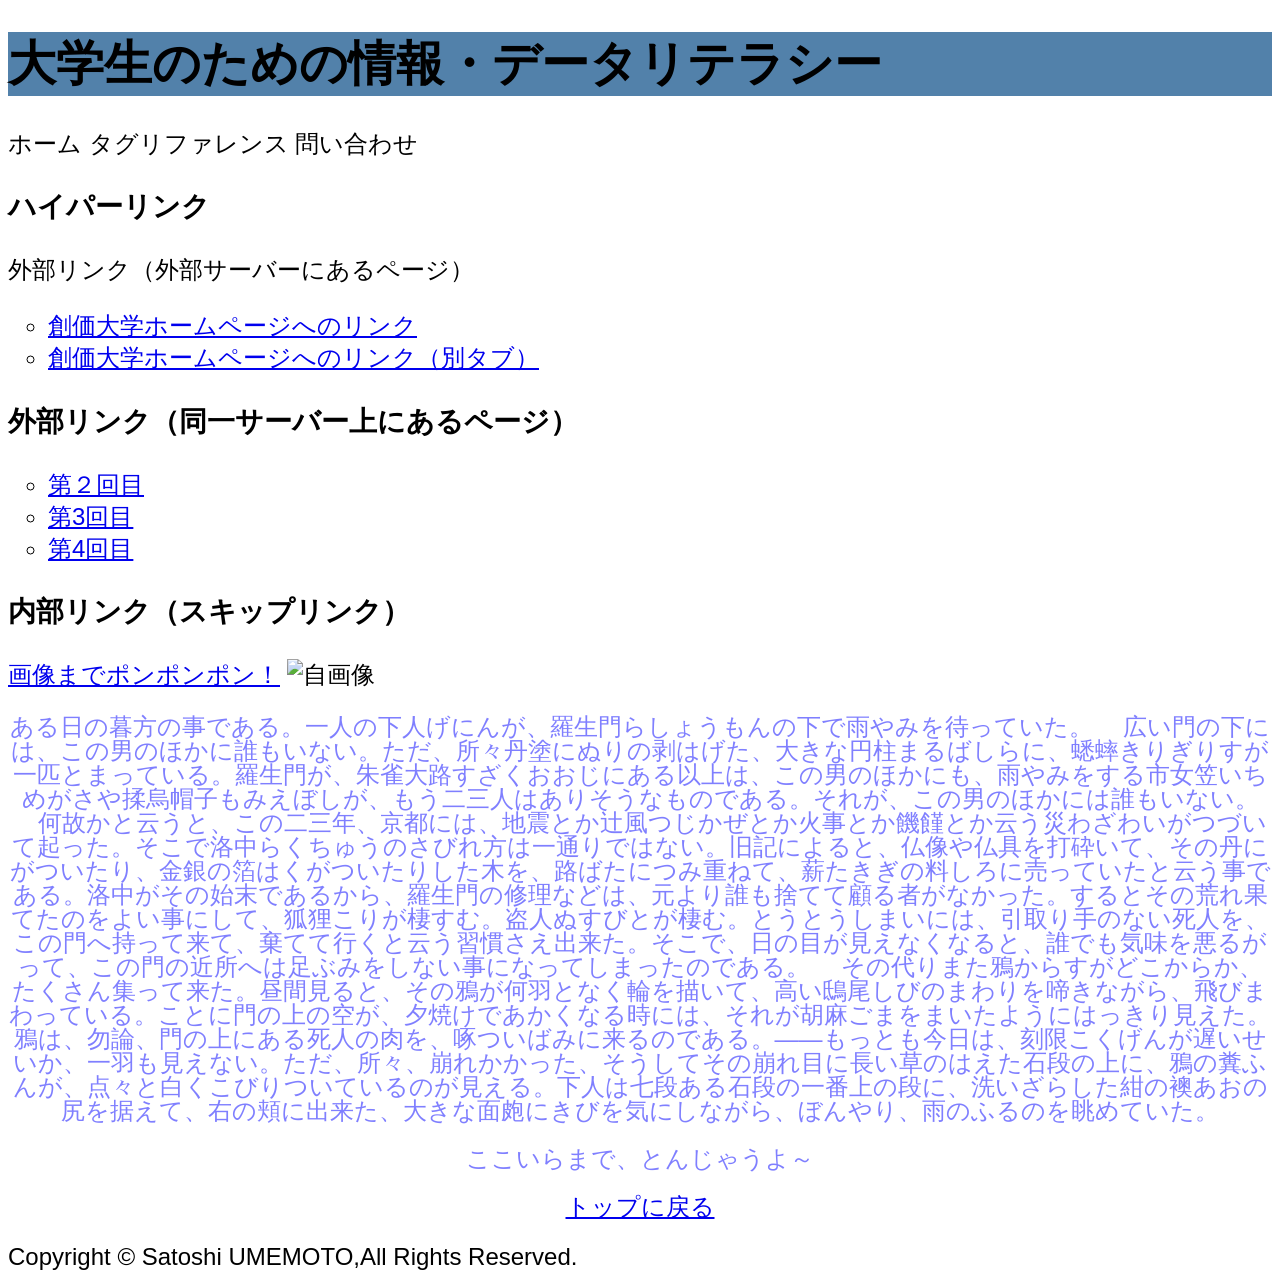
==== index.html @ 030a3322 "最終課題のページ公開テスト" ====
<!DOCTYPE html>
<html lang="en">
<head>    
    <meta charset="UTF-8">
    <meta name="viewport" content="width=
    , initial-scale=1.0">
    <meta name="auther" contento="satosi UMEMOTO">
    <meta name="keywaords" content="html,css,javascript">
     <p id="tototo"></p>

     <link rel="stylesheet" href="./css/main.css">


    <title>6週目   大学生のための情報・デジタルリテラシ</title>
</head>
<body>
    <header>
        <h1>大学生のための情報・データリテラシー</h1>
    <nav>  ホーム 
    タグリファレンス
    問い合わせ
    </nav>
    </header>
    
<main>
    <h3>ハイパーリンク</h3>    
    <section>外部リンク（外部サーバーにあるページ）
        <ul>
            <li><a href="https://www.soka.ac.jp/" target="_self">創価大学ホームページへのリンク</a></li>
            <li><a href="https://www.soka.ac.jp/" target="_blank">創価大学ホームページへのリンク（別タブ）</a></li>
        </ul>
    </section>

    <section>
        <h3>外部リンク（同一サーバー上にあるページ）</h3>
        <ul>
            <!-- 相対パスでリンクさせたいページを指定 -->
            <li><a href="../第２回目/index.html" target="_self">第２回目</a></li>
            <li><a href="../第３回目/index.html" target="_self">第3回目</a></li>
            <li><a href="../第4回目/index.html" target="_self">第4回目</a></li>            
        </ul>
    </section>

    <section>
        <h3>内部リンク（スキップリンク）</h3>

        <a href="#img-bottom">画像までポンポンポン！</a>
        
        <img src="../第4回目/素材/プロフィール画像.jpg" alt="自画像" height="2000">

        <div>
        <p>ある日の暮方の事である。一人の下人げにんが、羅生門らしょうもんの下で雨やみを待っていた。
　広い門の下には、この男のほかに誰もいない。ただ、所々丹塗にぬりの剥はげた、大きな円柱まるばしらに、蟋蟀きりぎりすが一匹とまっている。羅生門が、朱雀大路すざくおおじにある以上は、この男のほかにも、雨やみをする市女笠いちめがさや揉烏帽子もみえぼしが、もう二三人はありそうなものである。それが、この男のほかには誰もいない。
　何故かと云うと、この二三年、京都には、地震とか辻風つじかぜとか火事とか饑饉とか云う災わざわいがつづいて起った。そこで洛中らくちゅうのさびれ方は一通りではない。旧記によると、仏像や仏具を打砕いて、その丹にがついたり、金銀の箔はくがついたりした木を、路ばたにつみ重ねて、薪たきぎの料しろに売っていたと云う事である。洛中がその始末であるから、羅生門の修理などは、元より誰も捨てて顧る者がなかった。するとその荒れ果てたのをよい事にして、狐狸こりが棲すむ。盗人ぬすびとが棲む。とうとうしまいには、引取り手のない死人を、この門へ持って来て、棄てて行くと云う習慣さえ出来た。そこで、日の目が見えなくなると、誰でも気味を悪るがって、この門の近所へは足ぶみをしない事になってしまったのである。
　その代りまた鴉からすがどこからか、たくさん集って来た。昼間見ると、その鴉が何羽となく輪を描いて、高い鴟尾しびのまわりを啼きながら、飛びまわっている。ことに門の上の空が、夕焼けであかくなる時には、それが胡麻ごまをまいたようにはっきり見えた。鴉は、勿論、門の上にある死人の肉を、啄ついばみに来るのである。――もっとも今日は、刻限こくげんが遅いせいか、一羽も見えない。ただ、所々、崩れかかった、そうしてその崩れ目に長い草のはえた石段の上に、鴉の糞ふんが、点々と白くこびりついているのが見える。下人は七段ある石段の一番上の段に、洗いざらした紺の襖あおの尻を据えて、右の頬に出来た、大きな面皰にきびを気にしながら、ぼんやり、雨のふるのを眺めていた。</p>
    </div>
    
        <!-- id属性で名前を付ける。id属性は、ページ内でユニークなものにしなければならない。 -->
        <p id="img-bottom">ここいらまで、とんじゃうよ～</p>
    </section>

    

    <p><a href="#tototo">トップに戻る</a></p>
    
</main>

    <footer>
        Copyright &copy; Satoshi UMEMOTO,All Rights Reserved.
    </footer>
</body>
</html>
---- css/main.css ----
@charset "utf-8";

* {
    /* font-size: 48px; */
    font-family: sans-serif, serif,"メイリオ";
}

html{
    font-size: 24px;
}

h1{
    /* セレクタで指定した要素の背景色を指定するプロパティ */
    background-color:rgb(82, 129, 170) ;
}

p{
    /* 文字色の指定をするプロパティ */
    /* 色名で指定 */
    color:rgb(96, 229, 195);

    /* 光の三原色（RBG値）で指定（16進数） */
    /* 同じプロパティが存在する場合は、後ろに落ち着いたものが優先される */
    color: #d5fa04;

    /* RGB * アルファチャンネル（透明度）*/
    color: rgb(0, 0, 255, 0.5);


    /* 行の高さを指定するプロパティ */

    /* サイズ指定の単位 */
    /* px:ピクセルサイズで絶対値指定 */
    /* em: 親要素のfontサイズからの相対値*/
    /* rem: html要素で指定されたfontサイズからの相対値*/
    /* line-height: 48px; */
    /* line-height: 1em; */
    line-height: 1rem;

    /* 水平方向の配置を指定するプロパティ */
    /* text-align: left; */
    text-align: center;
    /* text-align: right; */

    /* 両端揃え */
    /* text-align: justify; */
    /* text-align-last: justify; */
}

div{
    /* 背景画像を指定するプロパティ */
    background-image: url(../../第4回目/素材/4月若創.jpg);

    /* 画像の繰り返し制御 */
    background-repeat: no-repeat;

    /* 背景画像のサイズを指定するプロパティ */
    background-size: 100%;
}

ul{
    /* リストの行頭記号を指定するプロパティ */
    list-style: none;
    list-style: disc;
    list-style: circle;
}
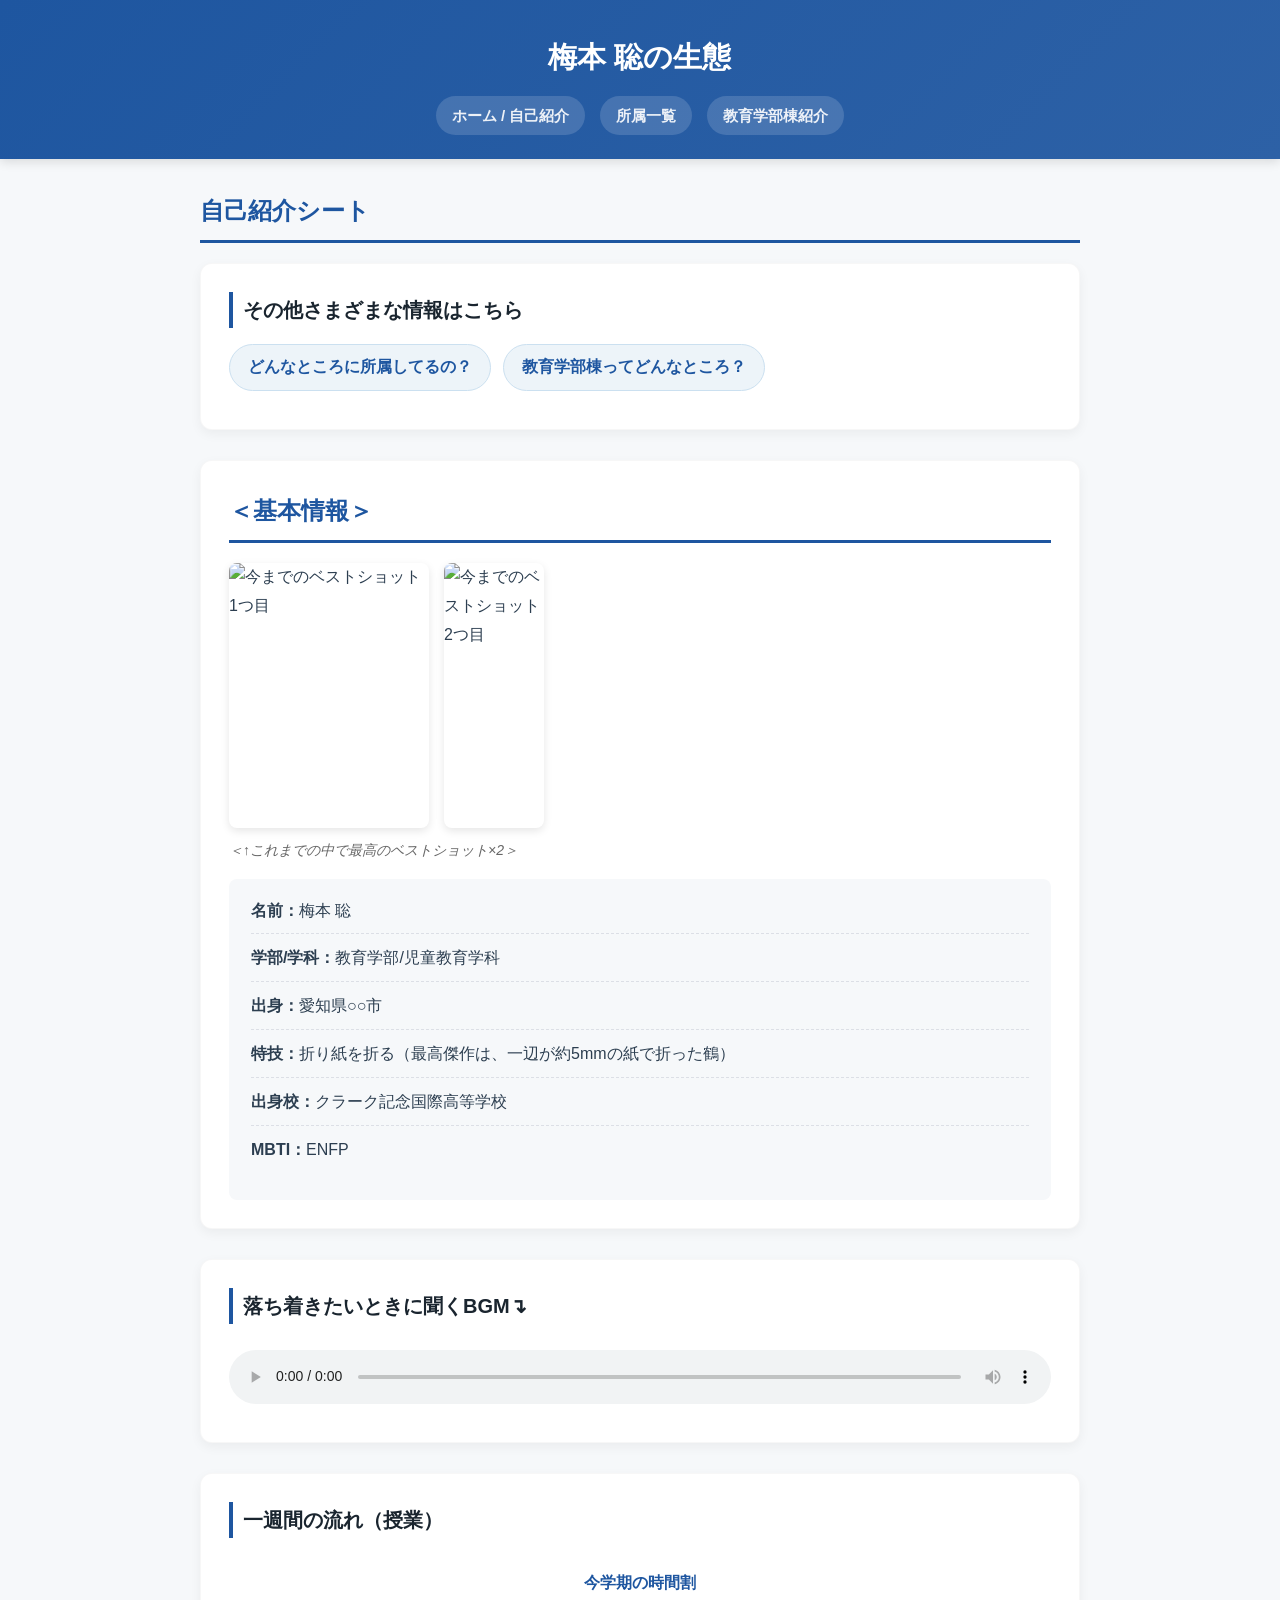
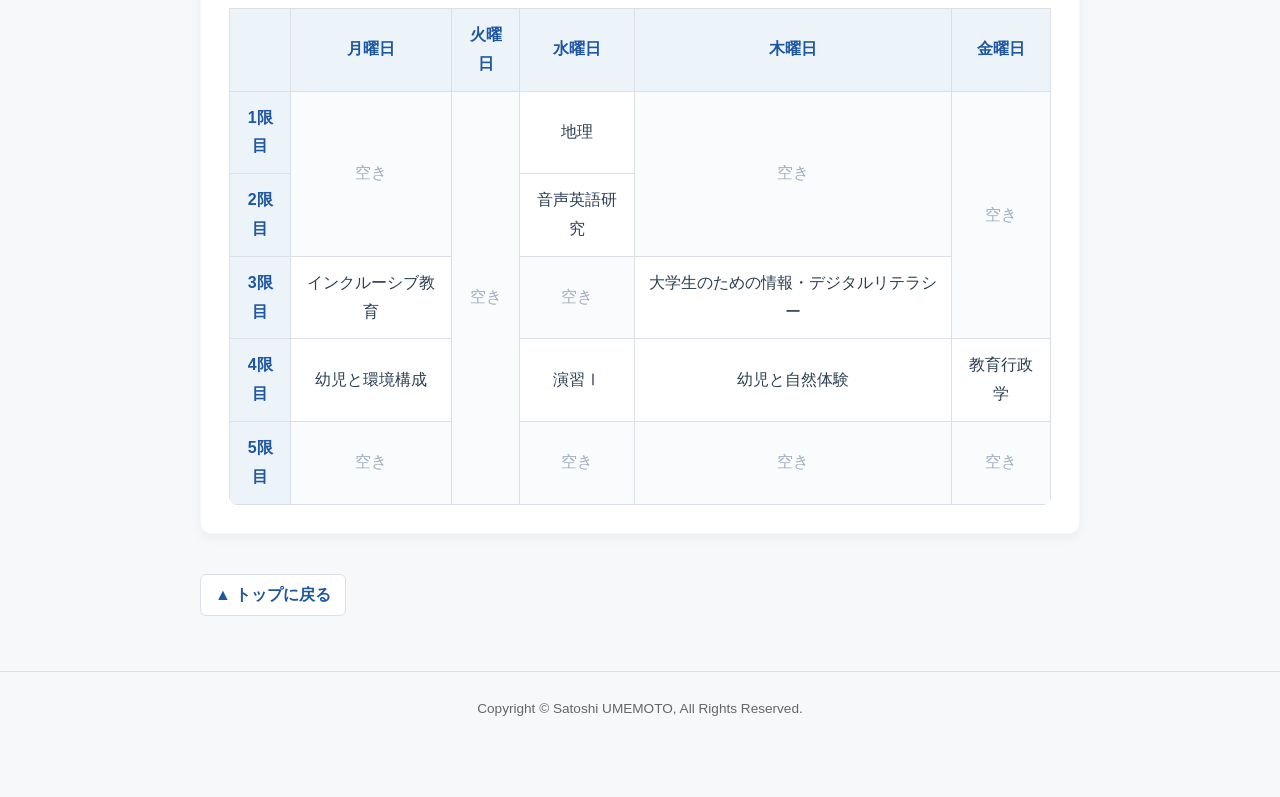
==== commit 10308be1: "最終課題" ====
--- a/index.html
+++ b/index.html
@@ -1,72 +1,115 @@
 <!DOCTYPE html>
-<html lang="en">
-<head>    
+<html lang="ja">
+<head>
     <meta charset="UTF-8">
-    <meta name="viewport" content="width=
-    , initial-scale=1.0">
-    <meta name="auther" contento="satosi UMEMOTO">
-    <meta name="keywaords" content="html,css,javascript">
-     <p id="tototo"></p>
-
+    <meta name="viewport" content="width=device-width, initial-scale=1.0">
+    <meta name="author" content="satosi UMEMOTO">
+    <meta name="keywords" content="html,css,javascript">
+    <title>梅本 聡の生態 - 自己紹介シート</title>
      <link rel="stylesheet" href="./css/main.css">
-
-
-    <title>6週目   大学生のための情報・デジタルリテラシ</title>
+    <script src="./js/main.js" defer></script>
 </head>
 <body>
     <header>
-        <h1>大学生のための情報・データリテラシー</h1>
-    <nav>  ホーム 
-    タグリファレンス
-    問い合わせ
-    </nav>
+        <h1>梅本 聡の生態</h1>
+        <nav>
+            <a href="index.html">ホーム / 自己紹介</a>
+            <a href="ni.html">所属一覧</a>
+            <a href="san.html">教育学部棟紹介</a>
+        </nav>
     </header>
     
-<main>
-    <h3>ハイパーリンク</h3>    
-    <section>外部リンク（外部サーバーにあるページ）
-        <ul>
-            <li><a href="https://www.soka.ac.jp/" target="_self">創価大学ホームページへのリンク</a></li>
-            <li><a href="https://www.soka.ac.jp/" target="_blank">創価大学ホームページへのリンク（別タブ）</a></li>
-        </ul>
-    </section>
+    <main>
+        <h2 id="tto">自己紹介シート</h2>
+        
+        <section>
+            <h3>その他さまざまな情報はこちら</h3>
+            <ul class="nav-pills">
+                <li><a href="ni.html" target="_self">どんなところに所属してるの？</a></li>
+                <li><a href="san.html">教育学部棟ってどんなところ？</a></li>
+            </ul>
+        </section>
 
-    <section>
-        <h3>外部リンク（同一サーバー上にあるページ）</h3>
-        <ul>
-            <!-- 相対パスでリンクさせたいページを指定 -->
-            <li><a href="../第２回目/index.html" target="_self">第２回目</a></li>
-            <li><a href="../第３回目/index.html" target="_self">第3回目</a></li>
-            <li><a href="../第4回目/index.html" target="_self">第4回目</a></li>            
-        </ul>
-    </section>
+        <section>
+            <h2>＜基本情報＞</h2>
+            <div class="photo-gallery">
+                <img src="no1/raion.jpg" alt="今までのベストショット1つ目" width="200" height="265">
+                <img src="no1/kamap.jpg" alt="今までのベストショット2つ目" width="100" height="265">
+            </div>
+            <p class="caption">＜↑これまでの中で最高のベストショット×2＞</p>
+            <ul class="profile-list">
+                <li><strong>名前：</strong>梅本 聡</li>
+                <li><strong>学部/学科：</strong>教育学部/児童教育学科</li>
+                <li><strong>出身：</strong>愛知県○○市</li>
+                <li><strong>特技：</strong>折り紙を折る（最高傑作は、一辺が約5mmの紙で折った鶴）</li>
+                <li><strong>出身校：</strong>クラーク記念国際高等学校</li>
+                <li><strong>MBTI：</strong>ENFP</li>
+            </ul>
+        </section>
 
-    <section>
-        <h3>内部リンク（スキップリンク）</h3>
+        <section>
+            <h3>落ち着きたいときに聞くBGM↴</h3>
+            <audio src="kadaiongaku/BGM.mp3" controls></audio>
+        </section>
 
-        <a href="#img-bottom">画像までポンポンポン！</a>
-        
-        <img src="../第4回目/素材/プロフィール画像.jpg" alt="自画像" height="2000">
+        <section>
+            <h3>一週間の流れ（授業）</h3>
+            <div class="table-wrapper">
+                <table>
+                    <caption>今学期の時間割</caption>
+                    <thead>
+                        <tr>
+                            <th></th>
+                            <th>月曜日</th>
+                            <th>火曜日</th>
+                            <th>水曜日</th>
+                            <th>木曜日</th>
+                            <th>金曜日</th>
+                        </tr>
+                    </thead>
+                    <tbody>
+                        <tr>
+                            <th>1限目</th>
+                            <td rowspan="2" class="empty-cell">空き</td>
+                            <td rowspan="5" class="empty-cell">空き</td>
+                            <td>地理</td>
+                            <td rowspan="2" class="empty-cell">空き</td>
+                            <td rowspan="3" class="empty-cell">空き</td>
+                        </tr>
+                        <tr>
+                            <th>2限目</th>
+                            <td>音声英語研究</td>
+                        </tr>
+                        <tr>
+                            <th>3限目</th>
+                            <td>インクルーシブ教育</td>
+                            <td class="empty-cell">空き</td>
+                            <td>大学生のための情報・デジタルリテラシー</td>
+                        </tr>
+                        <tr>
+                            <th>4限目</th>
+                            <td>幼児と環境構成</td>
+                            <td>演習Ⅰ</td>
+                            <td>幼児と自然体験</td>
+                            <td>教育行政学</td>
+                        </tr>
+                        <tr>
+                            <th>5限目</th>
+                            <td class="empty-cell">空き</td>
+                            <td class="empty-cell">空き</td>
+                            <td class="empty-cell">空き</td>
+                            <td class="empty-cell">空き</td>
+                        </tr>
+                    </tbody>
+                </table>
+            </div>
+        </section>
 
-        <div>
-        <p>ある日の暮方の事である。一人の下人げにんが、羅生門らしょうもんの下で雨やみを待っていた。
-　広い門の下には、この男のほかに誰もいない。ただ、所々丹塗にぬりの剥はげた、大きな円柱まるばしらに、蟋蟀きりぎりすが一匹とまっている。羅生門が、朱雀大路すざくおおじにある以上は、この男のほかにも、雨やみをする市女笠いちめがさや揉烏帽子もみえぼしが、もう二三人はありそうなものである。それが、この男のほかには誰もいない。
-　何故かと云うと、この二三年、京都には、地震とか辻風つじかぜとか火事とか饑饉とか云う災わざわいがつづいて起った。そこで洛中らくちゅうのさびれ方は一通りではない。旧記によると、仏像や仏具を打砕いて、その丹にがついたり、金銀の箔はくがついたりした木を、路ばたにつみ重ねて、薪たきぎの料しろに売っていたと云う事である。洛中がその始末であるから、羅生門の修理などは、元より誰も捨てて顧る者がなかった。するとその荒れ果てたのをよい事にして、狐狸こりが棲すむ。盗人ぬすびとが棲む。とうとうしまいには、引取り手のない死人を、この門へ持って来て、棄てて行くと云う習慣さえ出来た。そこで、日の目が見えなくなると、誰でも気味を悪るがって、この門の近所へは足ぶみをしない事になってしまったのである。
-　その代りまた鴉からすがどこからか、たくさん集って来た。昼間見ると、その鴉が何羽となく輪を描いて、高い鴟尾しびのまわりを啼きながら、飛びまわっている。ことに門の上の空が、夕焼けであかくなる時には、それが胡麻ごまをまいたようにはっきり見えた。鴉は、勿論、門の上にある死人の肉を、啄ついばみに来るのである。――もっとも今日は、刻限こくげんが遅いせいか、一羽も見えない。ただ、所々、崩れかかった、そうしてその崩れ目に長い草のはえた石段の上に、鴉の糞ふんが、点々と白くこびりついているのが見える。下人は七段ある石段の一番上の段に、洗いざらした紺の襖あおの尻を据えて、右の頬に出来た、大きな面皰にきびを気にしながら、ぼんやり、雨のふるのを眺めていた。</p>
-    </div>
-    
-        <!-- id属性で名前を付ける。id属性は、ページ内でユニークなものにしなければならない。 -->
-        <p id="img-bottom">ここいらまで、とんじゃうよ～</p>
-    </section>
-
-    
-
-    <p><a href="#tototo">トップに戻る</a></p>
-    
-</main>
+        <a href="#tto" class="back-to-top">▲ トップに戻る</a>
+    </main>
 
     <footer>
-        Copyright &copy; Satoshi UMEMOTO,All Rights Reserved.
+        Copyright &copy; Satoshi UMEMOTO, All Rights Reserved.
     </footer>
 </body>
 </html>
--- a/css/main.css
+++ b/css/main.css
@@ -1,66 +1,283 @@
-@charset "utf-8";
+/* ==========================================
+   デザイン＆スタイリング設定 (style.css)
+========================================== */
+:root {
+  --primary-color: #1e56a0;      /* メインカラー（落ち着いたブルー） */
+  --accent-color: #3685a6;       /* アクセントカラー */
+  --light-blue: #edf4f9;        /* ライトブルー */
+  --bg-color: #f6f8fa;           /* 全体背景 */
+  --card-bg: #ffffff;            /* カード背景 */
+  --text-color: #2c3e50;         /* 文字色 */
+  --sub-text: #666666;
+  --border-color: #dcdfe6;       /* 枠線色 */
+}
 
 * {
-    /* font-size: 48px; */
-    font-family: sans-serif, serif,"メイリオ";
-}
-
-html{
-    font-size: 24px;
-}
-
-h1{
-    /* セレクタで指定した要素の背景色を指定するプロパティ */
-    background-color:rgb(82, 129, 170) ;
-}
-
-p{
-    /* 文字色の指定をするプロパティ */
-    /* 色名で指定 */
-    color:rgb(96, 229, 195);
-
-    /* 光の三原色（RBG値）で指定（16進数） */
-    /* 同じプロパティが存在する場合は、後ろに落ち着いたものが優先される */
-    color: #d5fa04;
-
-    /* RGB * アルファチャンネル（透明度）*/
-    color: rgb(0, 0, 255, 0.5);
-
-
-    /* 行の高さを指定するプロパティ */
-
-    /* サイズ指定の単位 */
-    /* px:ピクセルサイズで絶対値指定 */
-    /* em: 親要素のfontサイズからの相対値*/
-    /* rem: html要素で指定されたfontサイズからの相対値*/
-    /* line-height: 48px; */
-    /* line-height: 1em; */
-    line-height: 1rem;
-
-    /* 水平方向の配置を指定するプロパティ */
-    /* text-align: left; */
-    text-align: center;
-    /* text-align: right; */
-
-    /* 両端揃え */
-    /* text-align: justify; */
-    /* text-align-last: justify; */
-}
-
-div{
-    /* 背景画像を指定するプロパティ */
-    background-image: url(../../第4回目/素材/4月若創.jpg);
-
-    /* 画像の繰り返し制御 */
-    background-repeat: no-repeat;
-
-    /* 背景画像のサイズを指定するプロパティ */
-    background-size: 100%;
-}
-
-ul{
-    /* リストの行頭記号を指定するプロパティ */
-    list-style: none;
-    list-style: disc;
-    list-style: circle;
+  box-sizing: border-box;
+  margin: 0;
+  padding: 0;
+}
+
+body {
+  font-family: 'Helvetica Neue', Arial, 'Hiragino Kaku Gothic ProN', 'Hiragino Sans', 'Meiryo', sans-serif;
+  line-height: 1.8;
+  color: var(--text-color);
+  background-color: var(--bg-color);
+  padding-bottom: 50px;
+}
+
+/* ヘッダー＆ナビ */
+header {
+  background: linear-gradient(135deg, var(--primary-color), #2d61a6);
+  color: white;
+  padding: 2rem 1rem 1.5rem;
+  text-align: center;
+  box-shadow: 0 3px 10px rgba(0,0,0,0.12);
+}
+
+header h1 {
+  font-size: 1.8rem;
+  margin-bottom: 12px;
+  font-weight: 700;
+}
+
+header h1 a {
+  color: white;
+  text-decoration: none;
+}
+
+nav {
+  display: flex;
+  justify-content: center;
+  gap: 15px;
+  flex-wrap: wrap;
+  margin-top: 10px;
+}
+
+nav a {
+  color: rgba(255, 255, 255, 0.9);
+  text-decoration: none;
+  font-size: 0.95rem;
+  font-weight: 600;
+  padding: 6px 16px;
+  border-radius: 20px;
+  background-color: rgba(255, 255, 255, 0.15);
+  transition: all 0.3s ease;
+}
+
+nav a:hover {
+  background-color: white;
+  color: var(--primary-color);
+}
+
+/* メインコンテンツ */
+main {
+  max-width: 920px;
+  margin: 30px auto;
+  padding: 0 20px;
+}
+
+section {
+  background: var(--card-bg);
+  padding: 28px;
+  margin-bottom: 30px;
+  border-radius: 12px;
+  box-shadow: 0 4px 12px rgba(0, 0, 0, 0.05);
+  border: 1px solid rgba(0,0,0,0.03);
+}
+
+h2 {
+  font-size: 1.5rem;
+  color: var(--primary-color);
+  border-bottom: 3px solid var(--primary-color);
+  padding-bottom: 8px;
+  margin-bottom: 20px;
+  font-weight: bold;
+}
+
+h3 {
+  font-size: 1.25rem;
+  color: #1a252f;
+  margin-bottom: 16px;
+  padding-left: 10px;
+  border-left: 4px solid var(--primary-color);
+}
+
+.subtitle {
+  color: var(--sub-text);
+  font-size: 0.9rem;
+  margin-bottom: 15px;
+}
+
+/* ナビピル */
+.nav-pills {
+  display: flex;
+  gap: 12px;
+  list-style: none;
+  flex-wrap: wrap;
+  margin-bottom: 10px;
+}
+
+.nav-pills li a {
+  display: inline-block;
+  background-color: var(--light-blue);
+  color: var(--primary-color);
+  padding: 8px 18px;
+  border-radius: 25px;
+  text-decoration: none;
+  font-weight: bold;
+  border: 1px solid #cbe0f0;
+  transition: all 0.25s ease;
+}
+
+.nav-pills li a:hover {
+  background-color: var(--primary-color);
+  color: white;
+}
+
+/* 目次 */
+.toc-list {
+  padding-left: 25px;
+}
+
+.toc-list li {
+  margin-bottom: 10px;
+}
+
+.toc-list a {
+  color: var(--primary-color);
+  text-decoration: none;
+  font-weight: 600;
+}
+
+/* プロフィールリスト */
+.profile-list {
+  list-style: none;
+  margin-top: 15px;
+  background-color: var(--bg-color);
+  padding: 18px 22px;
+  border-radius: 8px;
+}
+
+.profile-list li {
+  margin-bottom: 10px;
+  padding-bottom: 8px;
+  border-bottom: 1px dashed var(--border-color);
+}
+
+.profile-list li:last-child {
+  border-bottom: none;
+}
+
+/* メディア要素 */
+.photo-gallery {
+  display: flex;
+  gap: 15px;
+  flex-wrap: wrap;
+  margin-bottom: 10px;
+}
+
+img, video {
+  max-width: 100%;
+  height: auto;
+  border-radius: 8px;
+  box-shadow: 0 3px 8px rgba(0,0,0,0.1);
+}
+
+.caption {
+  font-size: 0.88rem;
+  color: var(--sub-text);
+  margin-bottom: 15px;
+  font-style: italic;
+}
+
+audio {
+  width: 100%;
+  margin-top: 10px;
+}
+
+.desc-card dt {
+  font-weight: bold;
+  font-size: 1.1rem;
+  color: var(--primary-color);
+  margin-top: 15px;
+  margin-bottom: 6px;
+}
+
+.desc-card dd {
+  margin-bottom: 8px;
+  color: #333;
+}
+
+.desc-card dd.note {
+  color: #d9534f;
+  font-weight: bold;
+}
+
+/* テーブル */
+.table-wrapper {
+  overflow-x: auto;
+}
+
+table {
+  width: 100%;
+  border-collapse: collapse;
+  margin-top: 15px;
+  background: white;
+  border-radius: 8px;
+  overflow: hidden;
+}
+
+caption {
+  font-weight: bold;
+  margin-bottom: 10px;
+  color: var(--primary-color);
+}
+
+th, td {
+  border: 1px solid var(--border-color);
+  padding: 12px 10px;
+  text-align: center;
+}
+
+th {
+  background-color: var(--light-blue);
+  color: var(--primary-color);
+}
+
+td.empty-cell {
+  color: #a0aec0;
+  background-color: #fafbfc;
+}
+
+/* ボタン */
+.back-to-top {
+  display: inline-block;
+  margin: 10px 0 25px;
+  color: var(--primary-color);
+  font-weight: bold;
+  text-decoration: none;
+  padding: 6px 14px;
+  border: 1px solid var(--border-color);
+  border-radius: 6px;
+  background-color: white;
+}
+
+.ext-link-btn {
+  display: inline-block;
+  background-color: #28a745;
+  color: white;
+  padding: 10px 20px;
+  border-radius: 6px;
+  text-decoration: none;
+  font-weight: bold;
+}
+
+footer {
+  text-align: center;
+  padding: 25px 10px;
+  font-size: 0.85rem;
+  color: var(--sub-text);
+  border-top: 1px solid var(--border-color);
+  margin-top: 20px;
 }
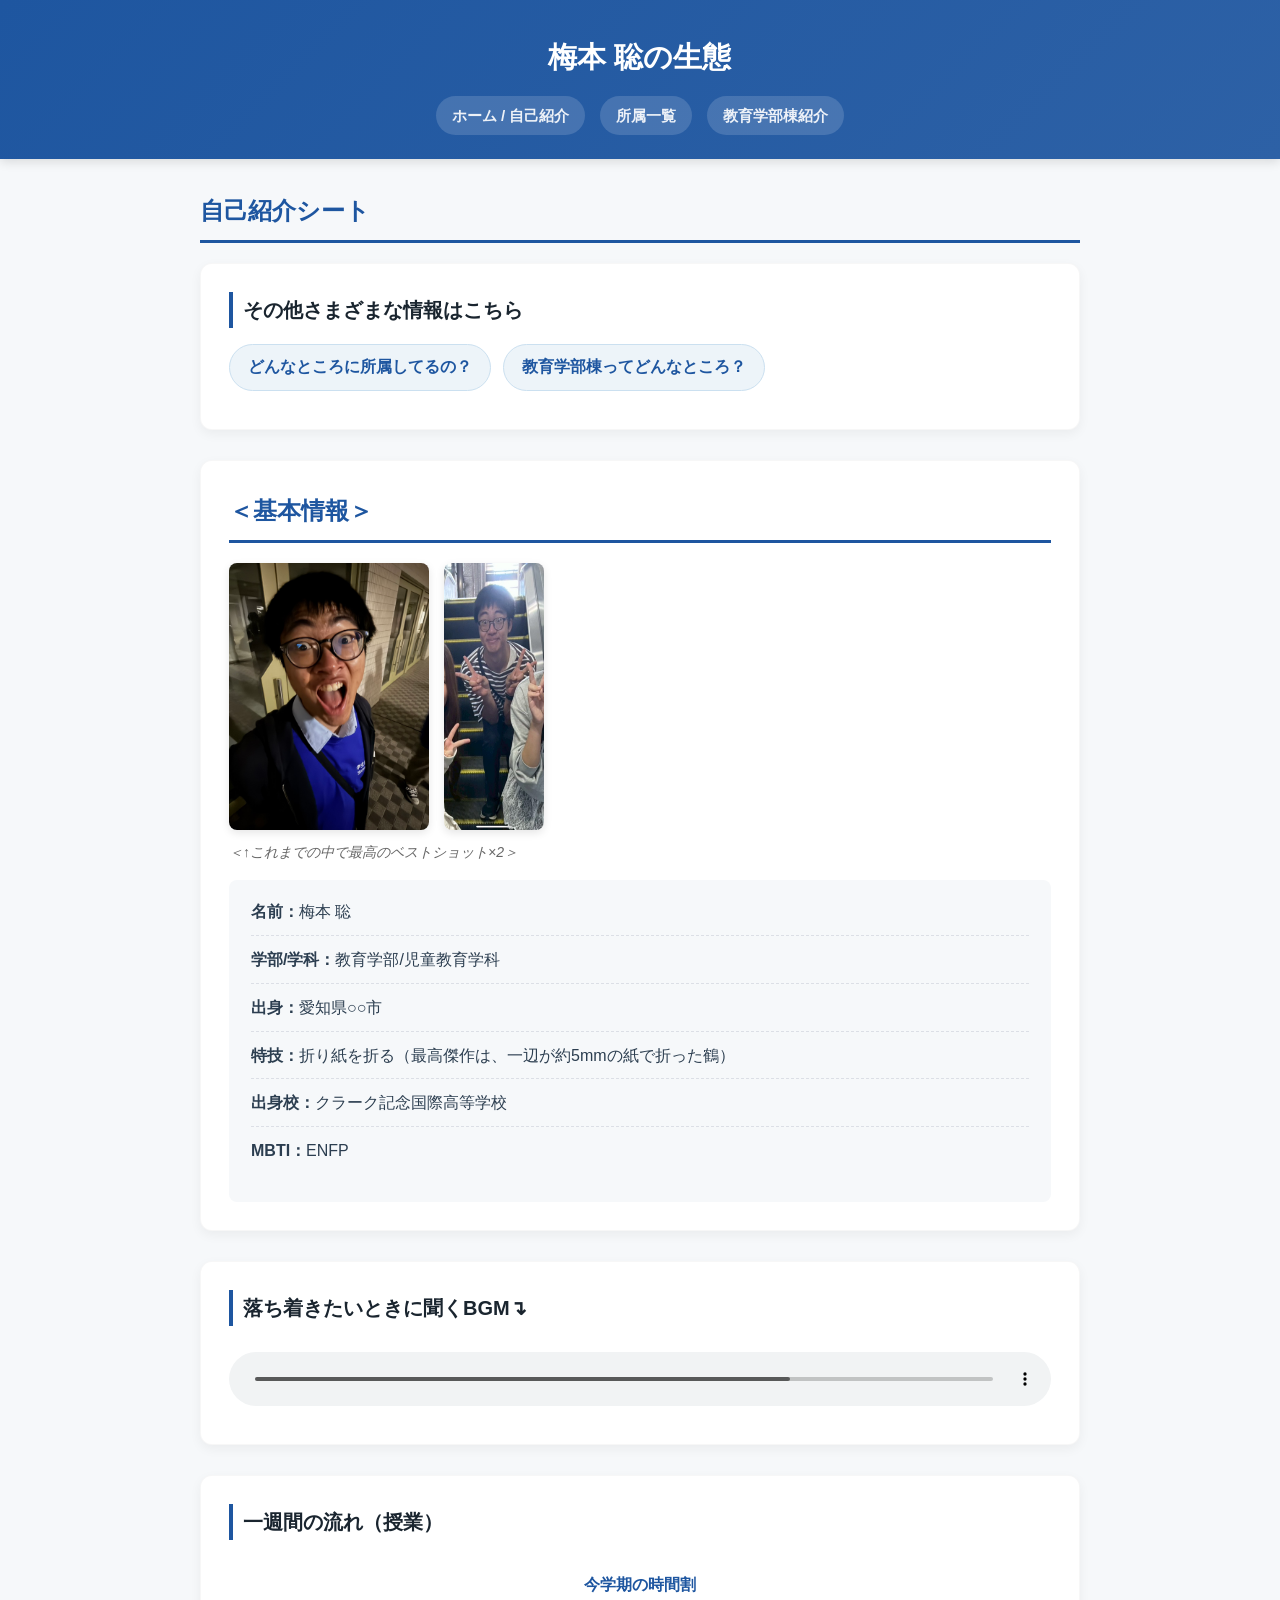
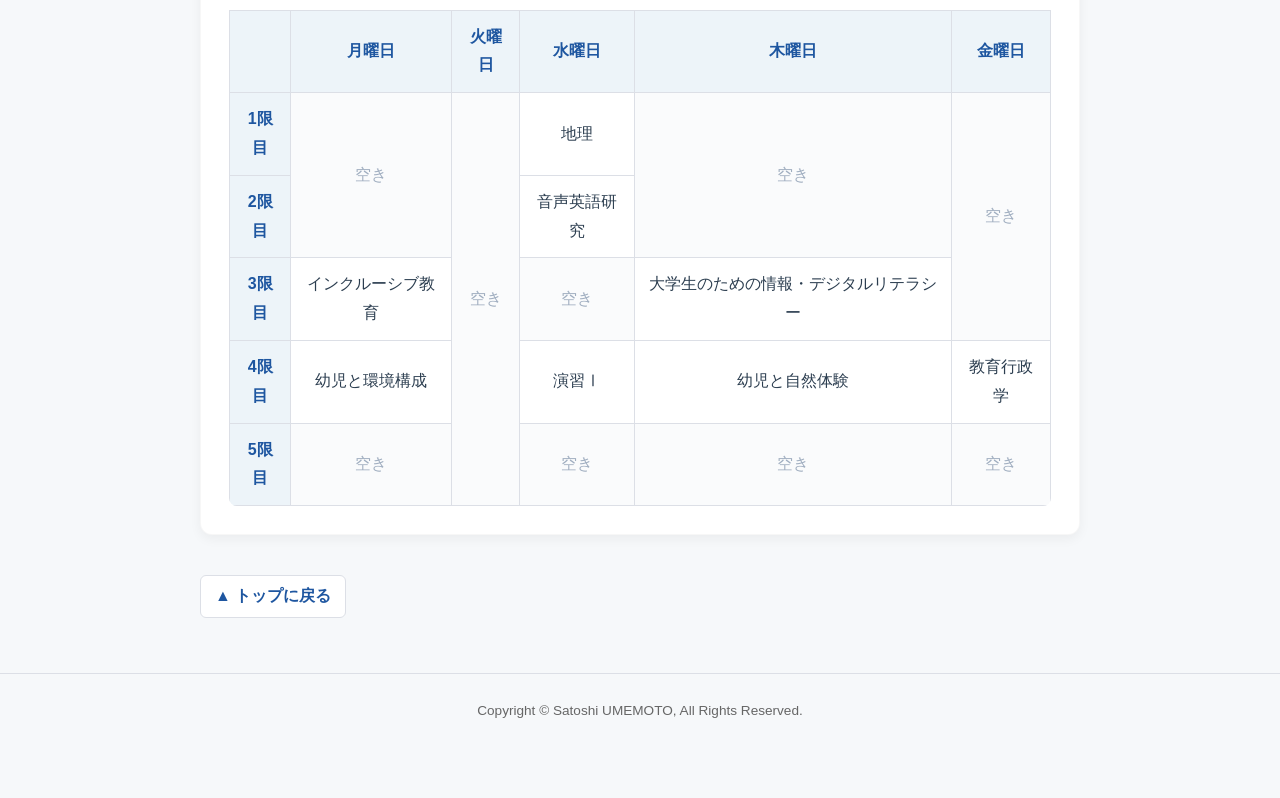
==== commit b7c46972: "Add files via upload" ====
--- a/index.html
+++ b/index.html
@@ -33,8 +33,8 @@
         <section>
             <h2>＜基本情報＞</h2>
             <div class="photo-gallery">
-                <img src="no1/raion.jpg" alt="今までのベストショット1つ目" width="200" height="265">
-                <img src="no1/kamap.jpg" alt="今までのベストショット2つ目" width="100" height="265">
+                <img src="images/raion.jpg" alt="今までのベストショット1つ目" width="200" height="265">
+                <img src="images/kamap.jpg" alt="今までのベストショット2つ目" width="100" height="265">
             </div>
             <p class="caption">＜↑これまでの中で最高のベストショット×2＞</p>
             <ul class="profile-list">
@@ -49,7 +49,7 @@
 
         <section>
             <h3>落ち着きたいときに聞くBGM↴</h3>
-            <audio src="kadaiongaku/BGM.mp3" controls></audio>
+            <audio src="kadaiongaku/BGM (1).mp3" controls></audio>
         </section>
 
         <section>
